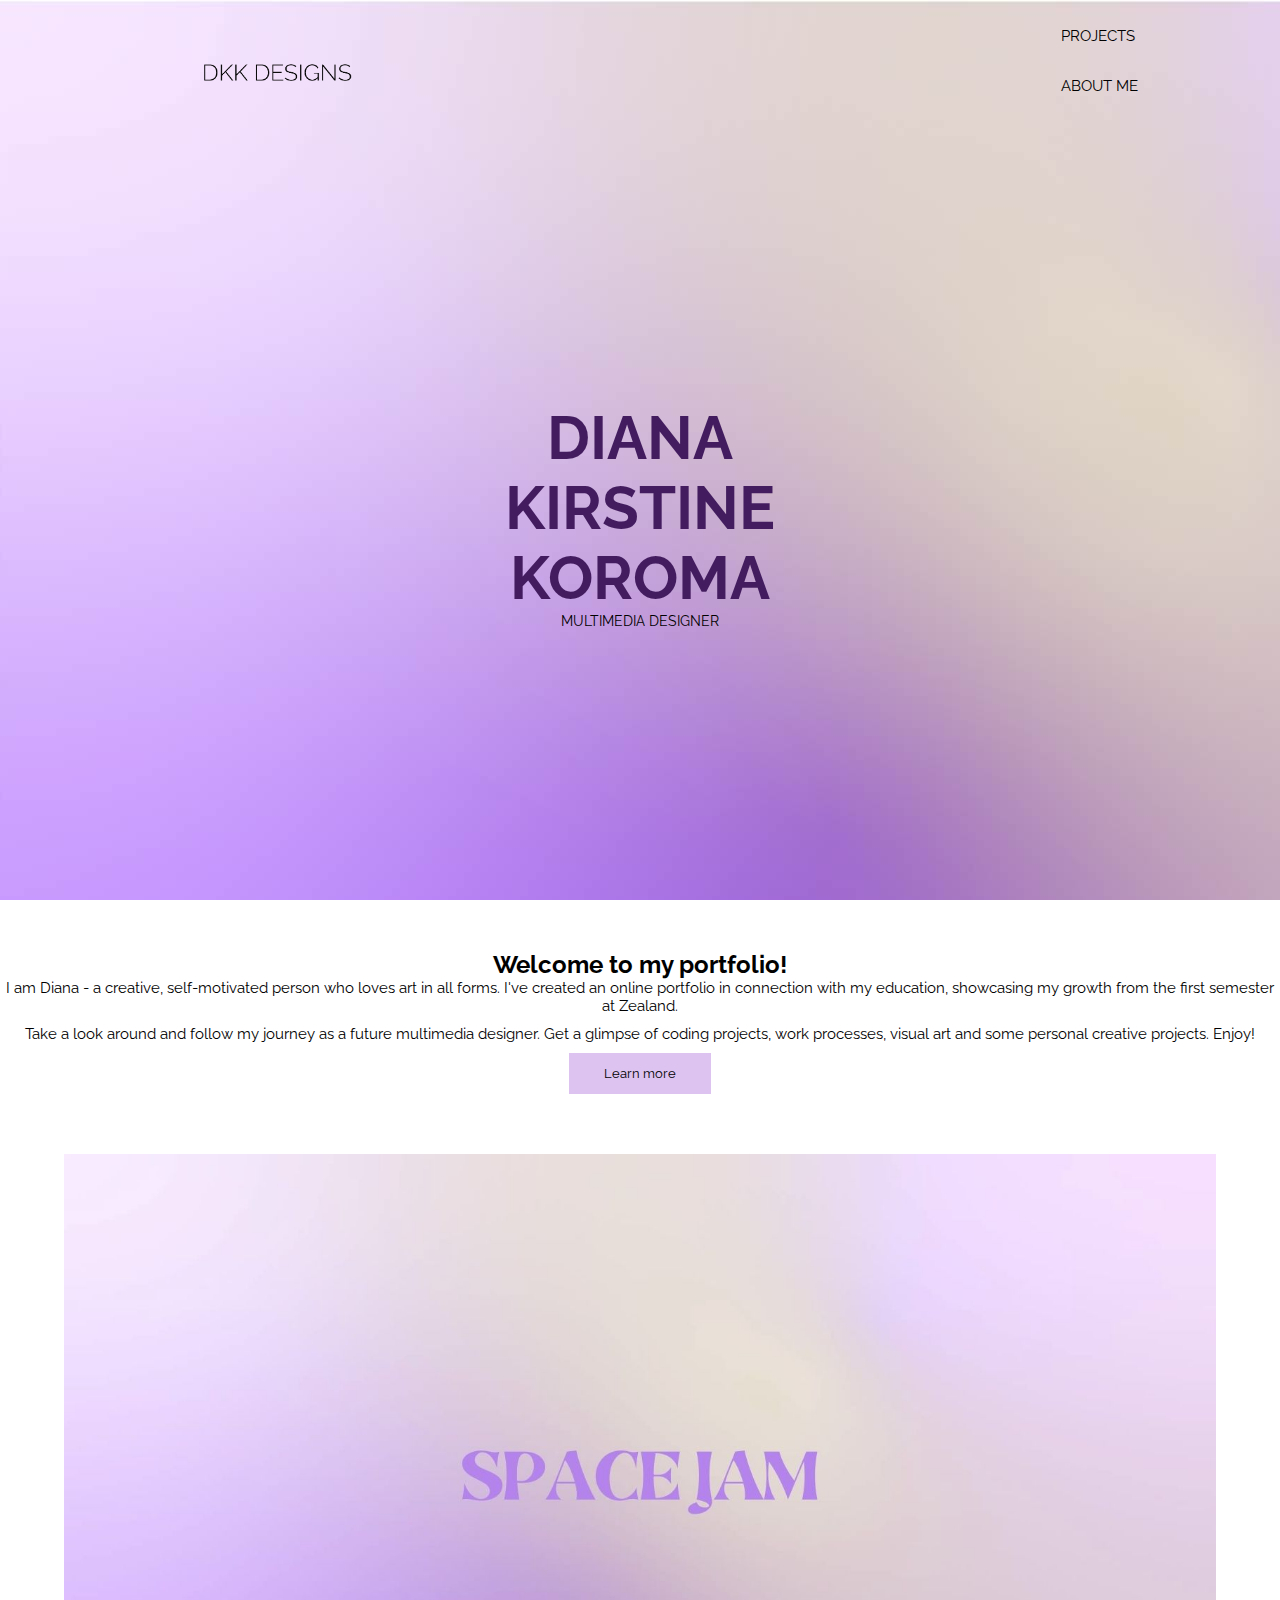
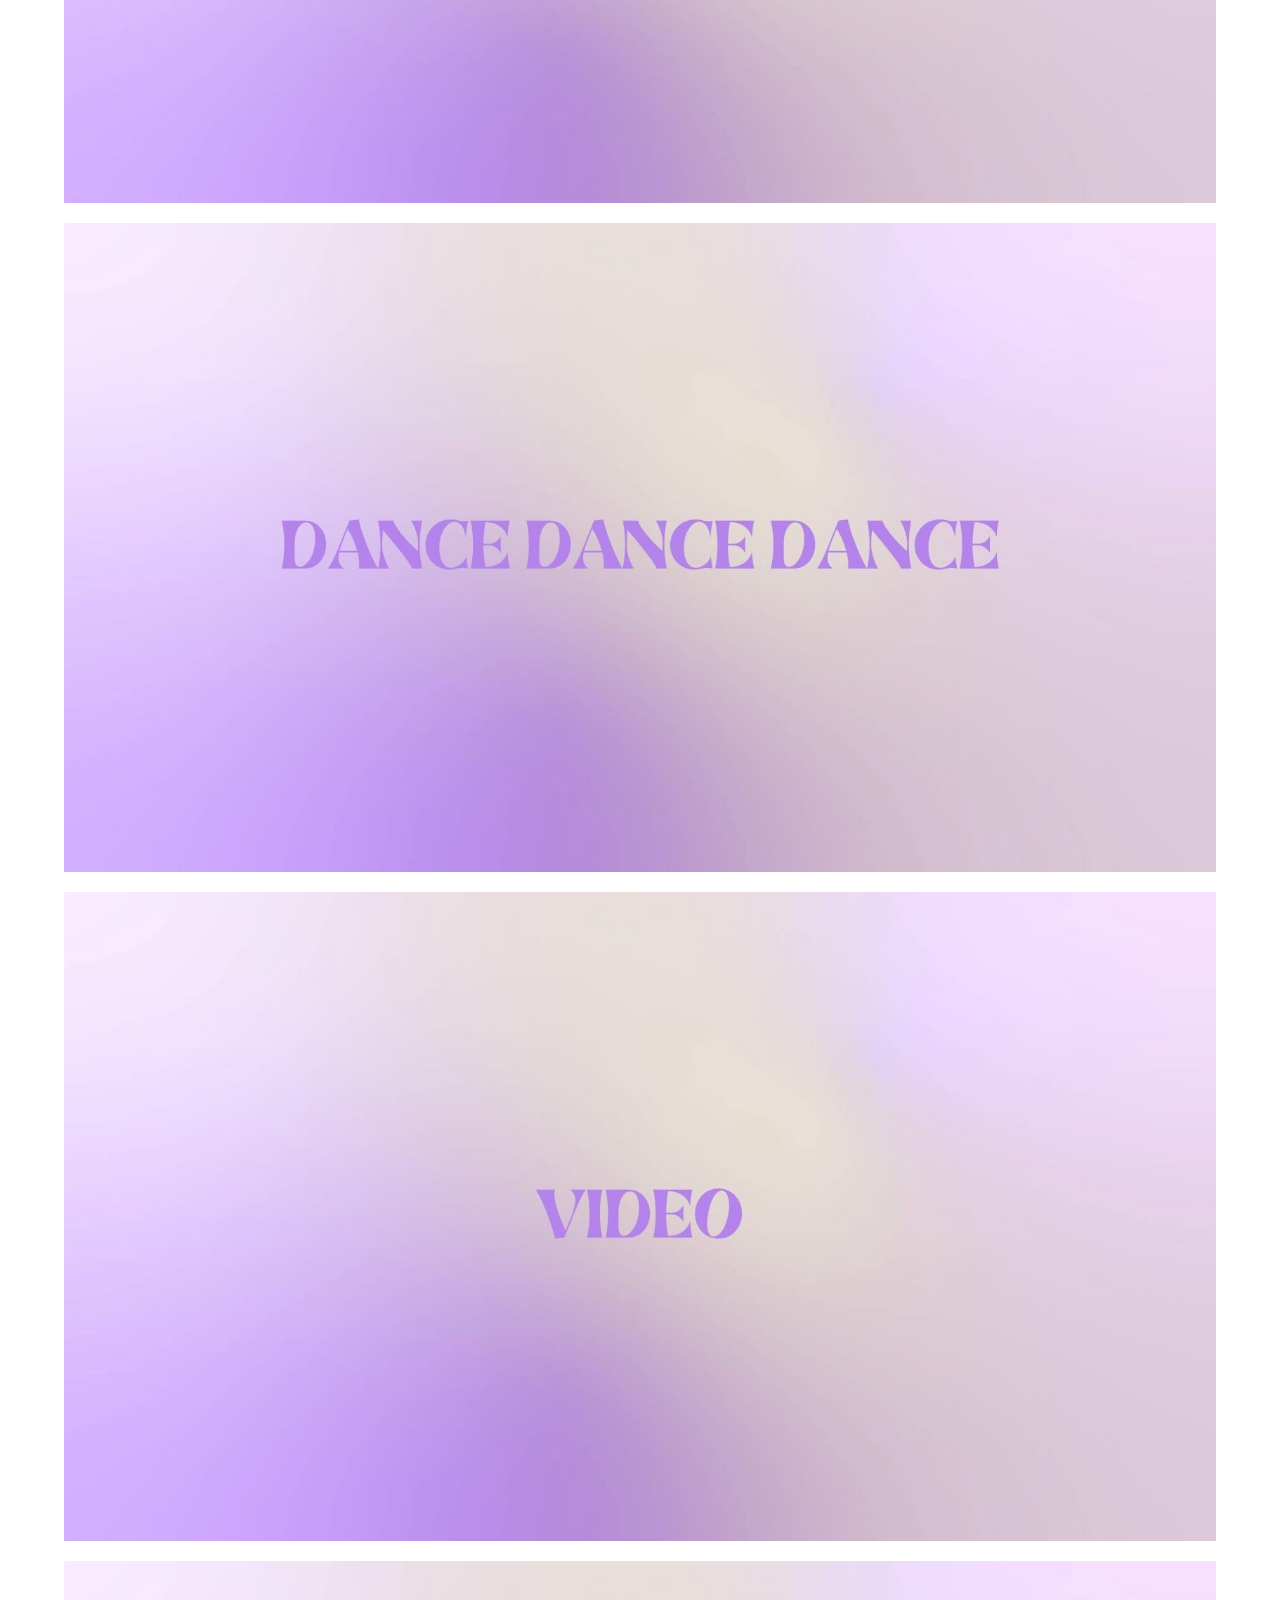
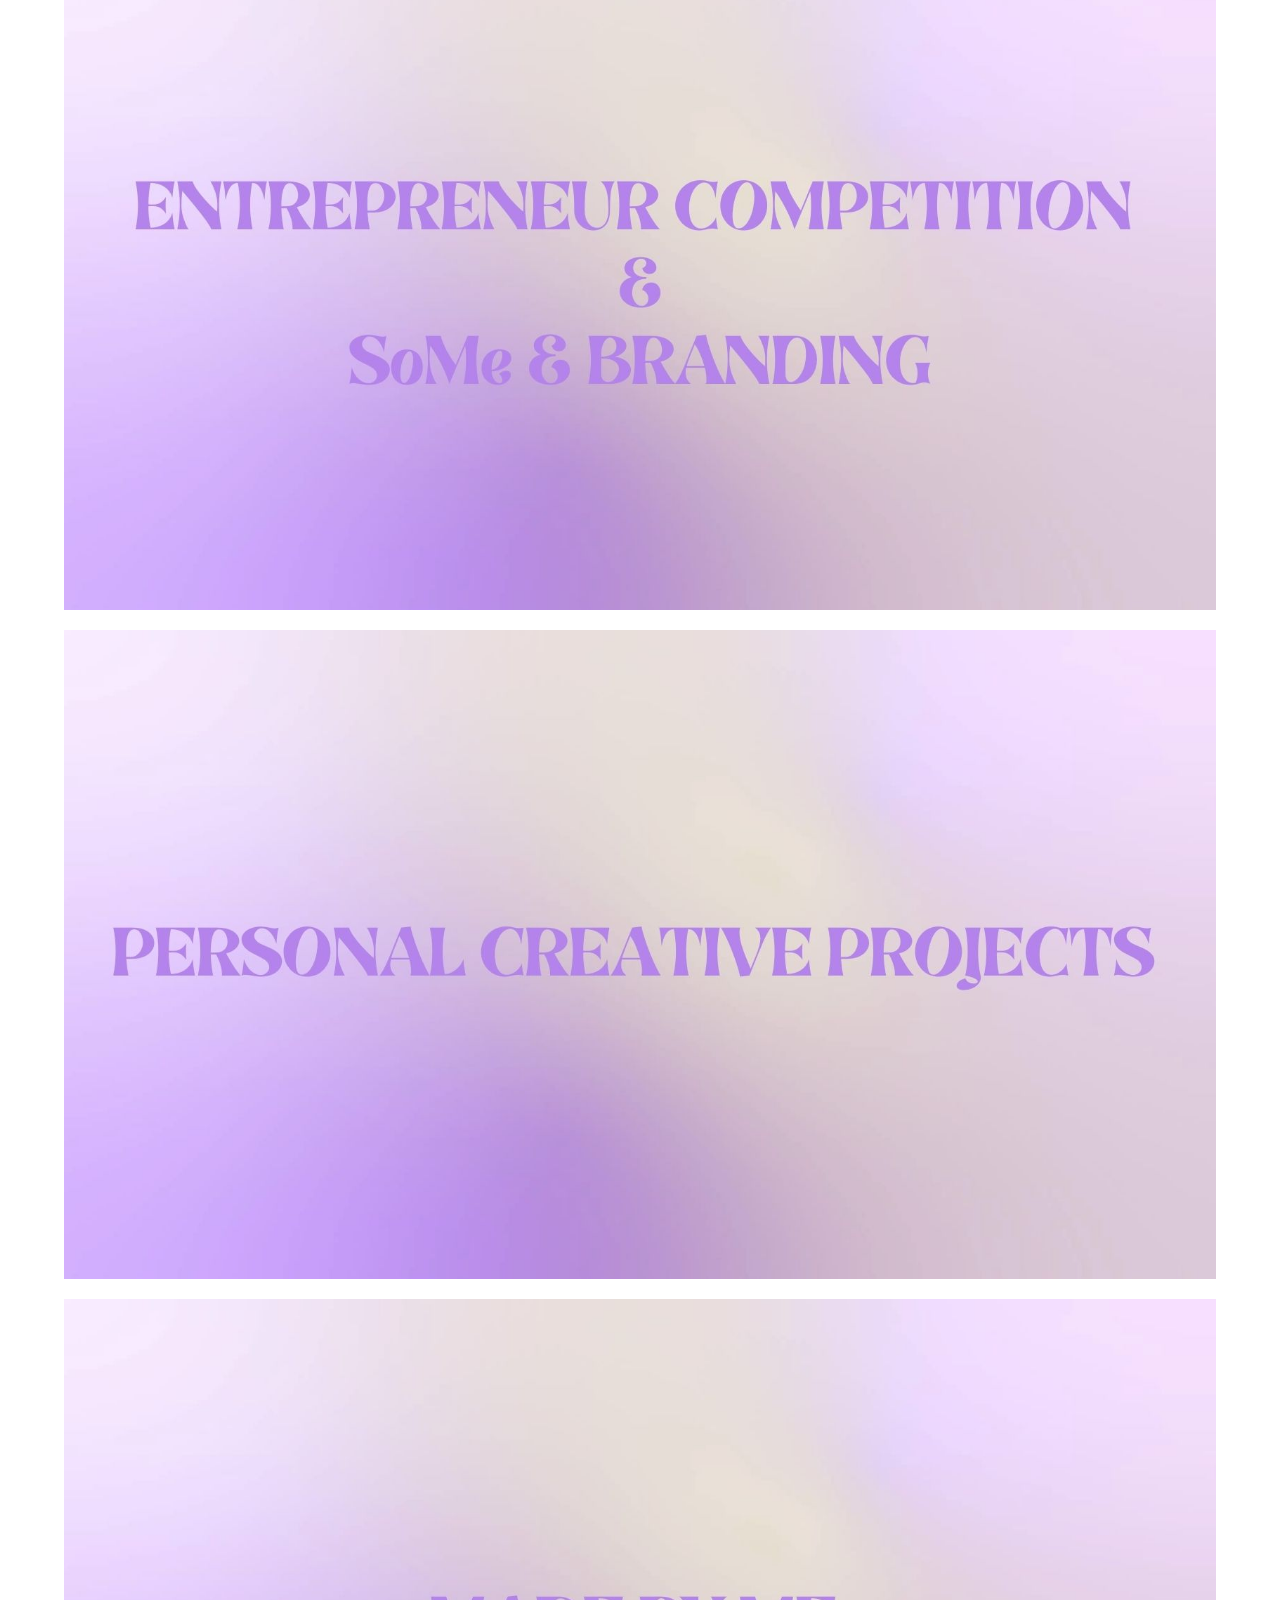
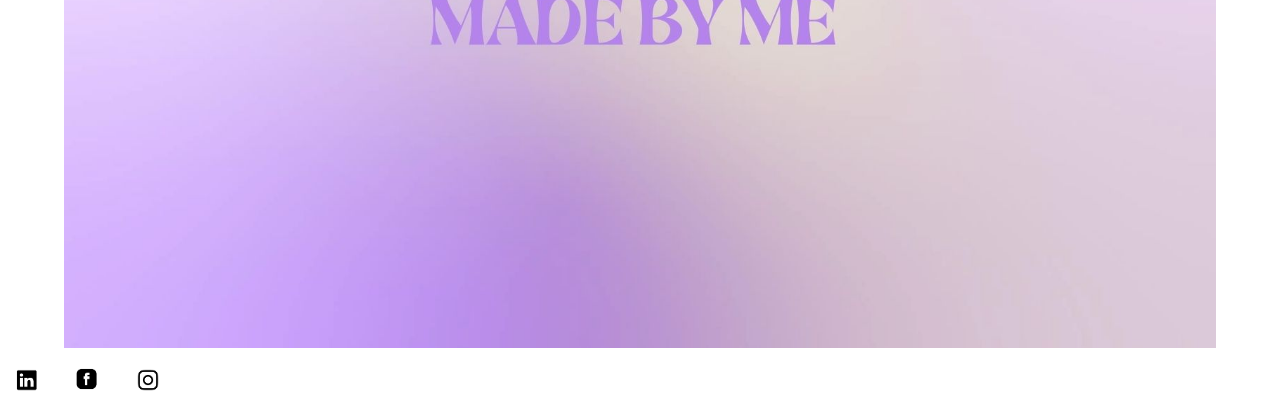
==== index.html @ b2638610 "ny forside næsten færdig" ====
<!DOCTYPE html>
<html lang="en">
<head>
    <meta charset="UTF-8">
    <meta http-equiv="X-UA-Compatible" content="IE=edge">
    <meta name="viewport" content="width=device-width, initial-scale=1.0">
    <link rel="stylesheet" href="main.css">
    <link rel="icon" href="img/logo.svg">
    <link rel="preconnect" href="https://fonts.googleapis.com"> 
    <link rel="preconnect" href="https://fonts.gstatic.com" crossorigin> 
    <link href="https://fonts.googleapis.com/css2?family=Raleway:ital,wght@0,100;0,200;0,300;0,400;0,500;0,600;1,100;1,200;1,300&display=swap" rel="stylesheet">
    <title>DKK DESIGNS</title>
</head>


<body>

    <header>

        <nav>

            <a href="index.html"><img src="img/logo.png" alt="logo"></a>

                <ul>

                    <li><a href="">PROJECTS</a></li>

                    <li><a href="">ABOUT ME</a></li>

                </ul>
    
        </nav>


            <div class="text-box"> 

                <h1>
                    DIANA<br>
                    KIRSTINE<br>
                    KOROMA
                </h1>

                <p>MULTIMEDIA DESIGNER</p>

            </div>
    </header>

<!--sektion med knap til om mig/CV-->

    <section class="welcome">

        <h2>
            Welcome to my portfolio!
        </h2>


            <p>
                I am Diana - a creative, self-motivated person who loves art in all forms. I've
                created an online portfolio in connection with my education,
                showcasing my growth from the first semester at Zealand. 
            </p>


            <p>
                Take a look around and follow my journey as a future multimedia
                designer. Get a glimpse of coding projects,
                work processes, visual art
                and some personal creative projects. Enjoy!
            </p>


            <a href="about.html" class="button">Learn more</a>

    </section>


<!--ny sektion med projekter i grid. mere brugervenlighed og personlighed ved implementering af disse på startsiden-->


    <section>

        <div class="container">

            
            <div class="rumrejsen">

                <a href="rumrejsen.html" target="_blank"><img src="img/1.jpg" alt="thumbnail"></a>
            
            </div>



            <div class="dans">

                <a href="dans.html" target="_blank"><img src="img/2.jpg" alt="thumbnail"></a>
            
            </div>
                


            <div class="video">
            
                <a href="video.html" target="_blank"><img src="img/3.jpg" alt="thumbnail"></a>

            </div>
        


            <div class="some">

                <a href="some.html" target="_blank"><img src="img/4.jpg" alt="thumbnail"></a>

            </div>
            


            <div class="personal">

                <a href="diana.html" target="_blank"><img src="img/5.jpg" alt="painting"></a>

            </div>


            
            <div class="personal">

                <a href="diana.html" target="_blank"><img src="img/6.jpg" alt="thumbnail"></a>

            </div>

            
        </div>


    </section>



    <footer>

        <a href="https://www.linkedin.com/in/dianakirstinekoroma/" target="_blank"><img src="img/in.png" alt="some"></a>

        <a href="https://www.facebook.com/profile.php?id=100006957587957" target="_blank"><img src="img/f.png" alt="some"></a>

        <a href="https://www.instagram.com/dianakirstine/" target="_blank"><img src="img/ig.png" alt="some"></a>   

    </footer>

    
</body>


</html>
---- main.css ----
*{
    margin: 0;
    padding: 0;
    font-family: 'Raleway', sans-serif;
}

nav img{
    width: 150px;
    margin: 10px;
}

header{
    min-height: 100vh;
    width: 100%;
    background-image: url(img/baggrund.jpg);
    position: relative;
}

h1{
    padding-top: 28vh;
    text-align: center;
    color: #421c5e;
}

nav{
    display: flex;
    padding: 2% 5% 2% 15%;
    justify-content: space-between;
    align-items: center;
}

nav ul li{
    display: inline-block;
    text-align: center;
    margin-right: 1%;
    padding-bottom: 20%;
    position: relative;
}

nav ul li a{
    color:#000;
    text-decoration: none;
    font-size: 15px;

}

.text-box h1{
    font-size: 60px;
}

.text-box p{
    text-align: center;
    font-size: 14px;
}

.welcome{
    display: block;
    text-align:center;
    padding-top: 50px;
    padding-bottom: 10px;
}

.welcome p{
    display: block;
    text-align: center;
    font-size: 15px;
    padding-bottom: 10px;
}

.button{
    display: inline-block;
    text-decoration: none;
    background: #DDC3F0;
    color: #000;
    border: 1px solid #DDC3F0;
    padding: 12px 34px;
    font-size: 13px;
    position: relative;
    cursor: pointer;
}


.container{
    width: 100vw;
    height: 100%;
    display: grid;
    grid-gap: 1rem;
    grid-template-columns: 1fr;
    grid-template-rows: 1fr;
    text-align: center;
    padding-top: 50px;
}

.container img{
    width: 90%;
    background-size: cover;

}


footer img{
    display: inline-block;
    justify-content: left;
    width: 50px; 
    padding: 3px;
}
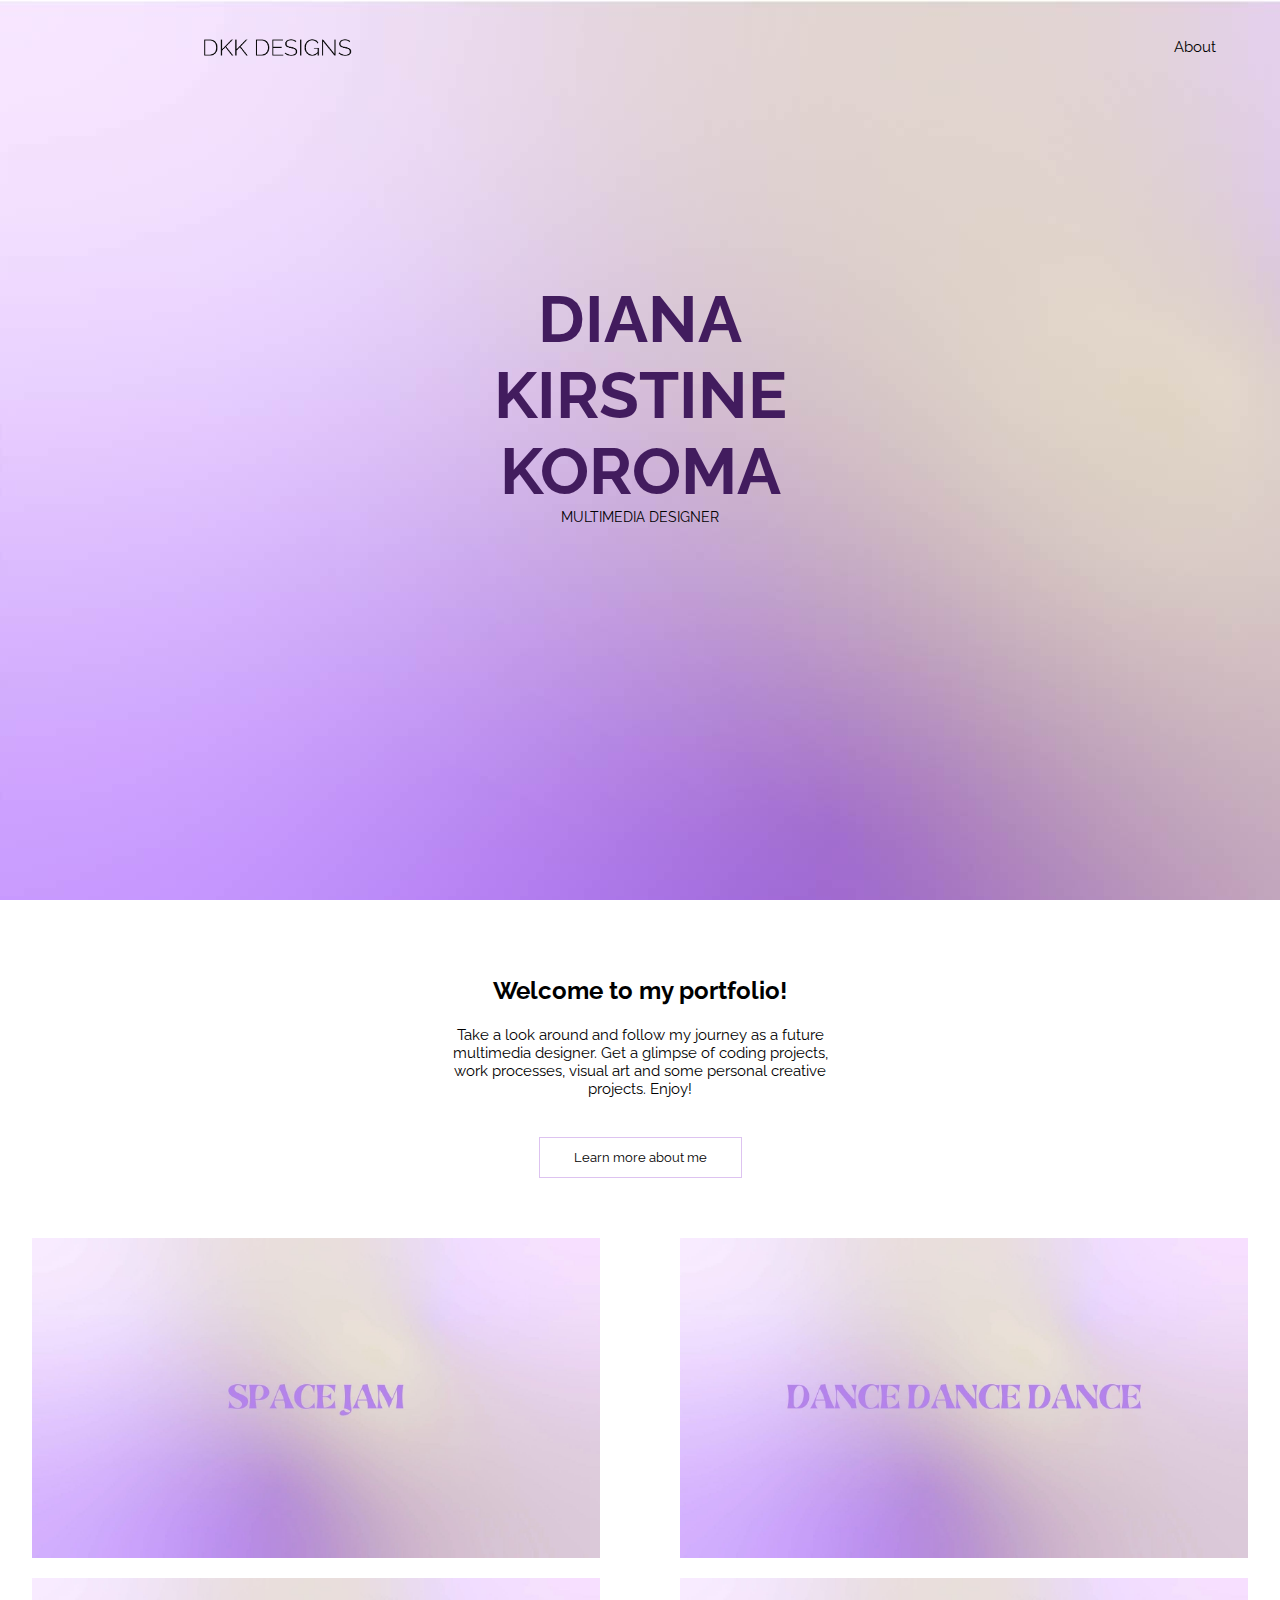
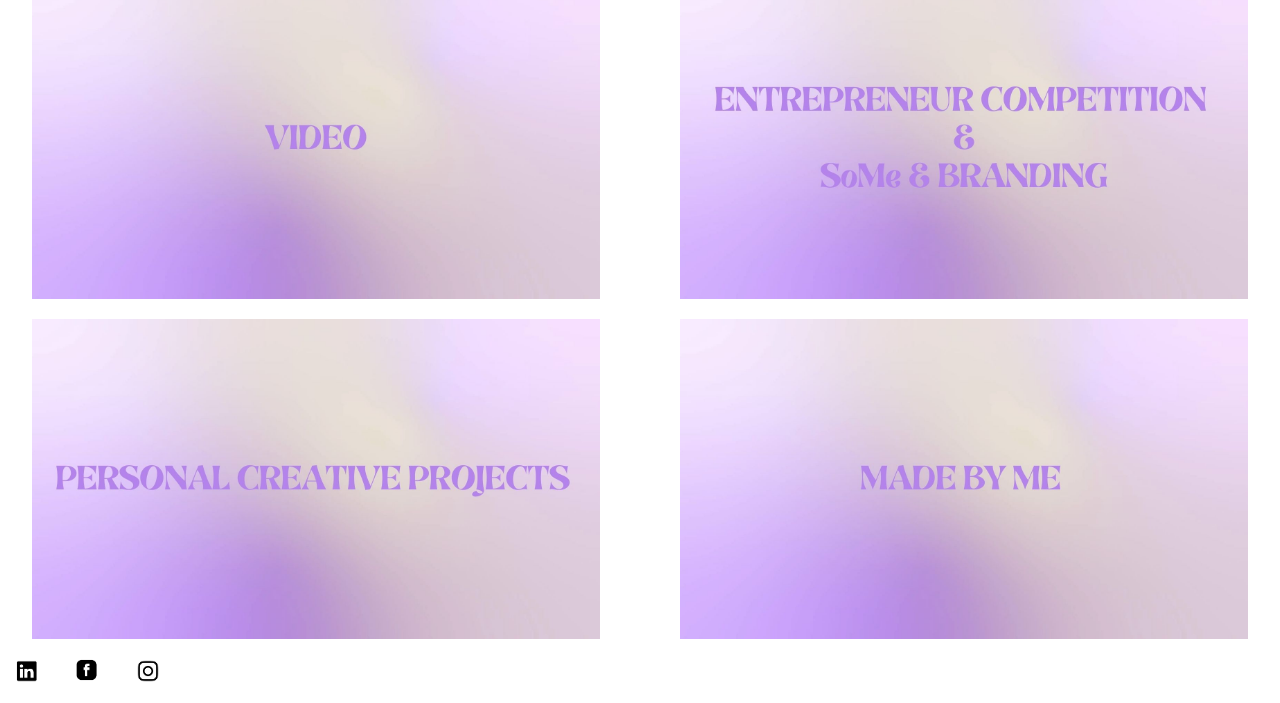
==== commit 06e93b7c: "about me rettet og næsten færdig" ====
--- a/index.html
+++ b/index.html
@@ -23,9 +23,7 @@
 
                 <ul>
 
-                    <li><a href="">PROJECTS</a></li>
-
-                    <li><a href="">ABOUT ME</a></li>
+                    <li><a href="">About</a></li>
 
                 </ul>
     
@@ -53,23 +51,13 @@
             Welcome to my portfolio!
         </h2>
 
-
-            <p>
-                I am Diana - a creative, self-motivated person who loves art in all forms. I've
-                created an online portfolio in connection with my education,
-                showcasing my growth from the first semester at Zealand. 
-            </p>
-
-
-            <p>
-                Take a look around and follow my journey as a future multimedia
-                designer. Get a glimpse of coding projects,
-                work processes, visual art
-                and some personal creative projects. Enjoy!
-            </p>
-
-
-            <a href="about.html" class="button">Learn more</a>
+        <p>
+            Take a look around and follow my journey as a future multimedia
+            designer. Get a glimpse of coding projects,
+            work processes, visual art
+            and some personal creative projects. Enjoy!
+        </p>
+            <a href="about.html" target="_blank" class="button">Learn more about me</a>
 
     </section>
 
@@ -142,7 +130,9 @@
 
         <a href="https://www.facebook.com/profile.php?id=100006957587957" target="_blank"><img src="img/f.png" alt="some"></a>
 
-        <a href="https://www.instagram.com/dianakirstine/" target="_blank"><img src="img/ig.png" alt="some"></a>   
+        <a href="https://www.instagram.com/dianakirstine/" target="_blank"><img src="img/ig.png" alt="some"></a> 
+        
+
 
     </footer>
 
--- a/main.css
+++ b/main.css
@@ -17,7 +17,7 @@
 }
 
 h1{
-    padding-top: 28vh;
+    padding-top: 20vh;
     text-align: center;
     color: #421c5e;
 }
@@ -44,6 +44,9 @@
 
 }
 
+
+/*ny sektion - header text*/
+
 .text-box h1{
     font-size: 60px;
 }
@@ -52,6 +55,10 @@
     text-align: center;
     font-size: 14px;
 }
+
+
+/*sektion med velkommen og knap til om mig*/
+
 
 .welcome{
     display: block;
@@ -64,13 +71,17 @@
     display: block;
     text-align: center;
     font-size: 15px;
-    padding-bottom: 10px;
+    padding-top: 1vh;
+    padding-bottom: 1%;
+    padding-left: 15%;
+    padding-right: 15%;
+    margin-bottom: 4%;
 }
 
 .button{
     display: inline-block;
     text-decoration: none;
-    background: #DDC3F0;
+    background:transparent;
     color: #000;
     border: 1px solid #DDC3F0;
     padding: 12px 34px;
@@ -78,6 +89,9 @@
     position: relative;
     cursor: pointer;
 }
+
+
+/*projekter med grid*/
 
 
 .container{
@@ -103,4 +117,60 @@
     justify-content: left;
     width: 50px; 
     padding: 3px;
+}
+
+
+/*styling: desktop version*/
+
+
+@media screen and (min-width: 1000px) {
+    
+    .header{
+        min-height: 100vh;
+        background-image: url(baggrund.jpg);
+    }
+
+
+    .text-box h1{
+        font-size: 65px;
+    }
+
+
+
+    .welcome h2{
+        padding-top: 2%;
+        padding-bottom: 1%;
+    }
+
+
+
+    .welcome p{
+        padding-top: 1vh;
+        padding-bottom: 1%;
+        padding-left: 35%;
+        padding-right: 35%;
+        margin-bottom: 2%;
+        
+    }
+
+/*hover-effekt virker kun på desktop og er derfor kun implementeret her*/
+
+    .button:hover{
+        border: 1px solid #DDC3F0;
+        background: #DDC3F0;
+        transition: 1s;
+    }
+
+
+    .container{
+        width: auto;
+        margin: auto;
+        height: 100%;
+        display: grid;
+        grid-gap: 1rem;
+        grid-template-columns: 1fr 1fr;
+        grid-template-rows: auto;
+        position: relative;
+    }
+
 }